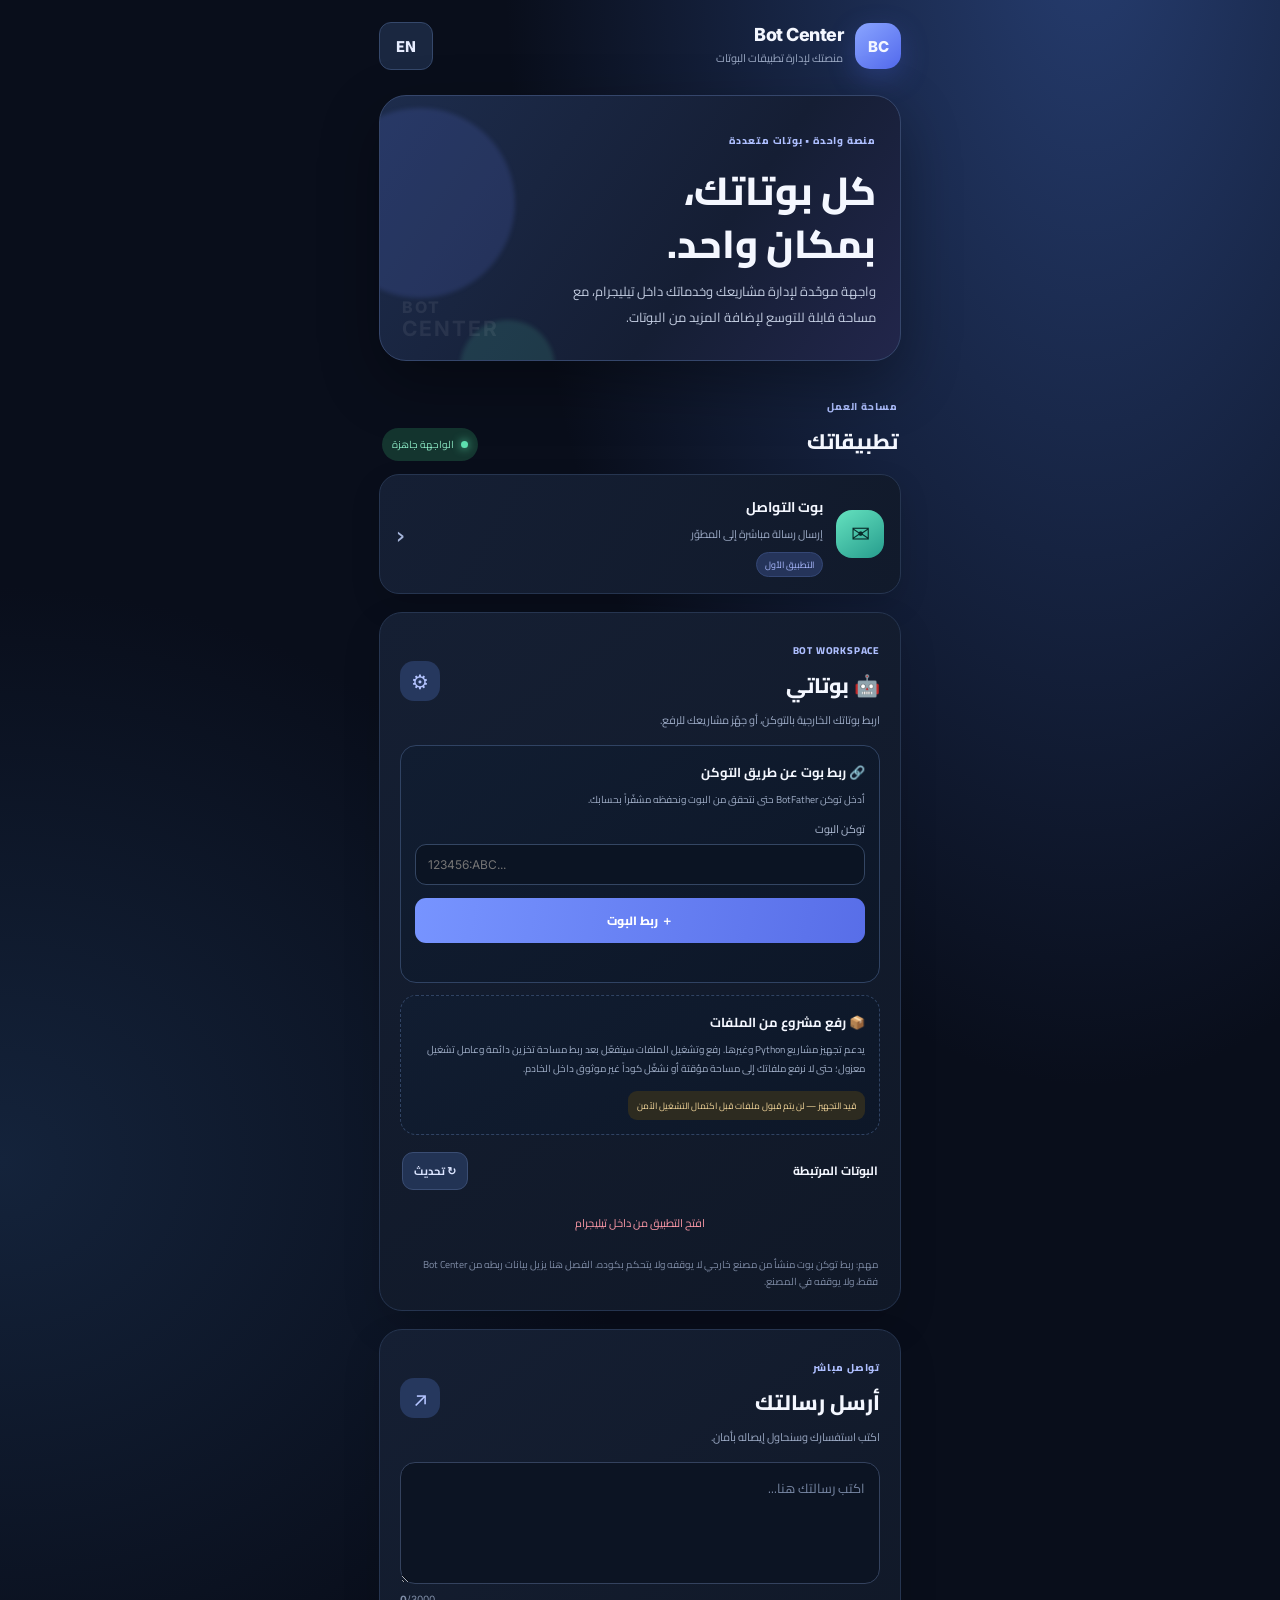
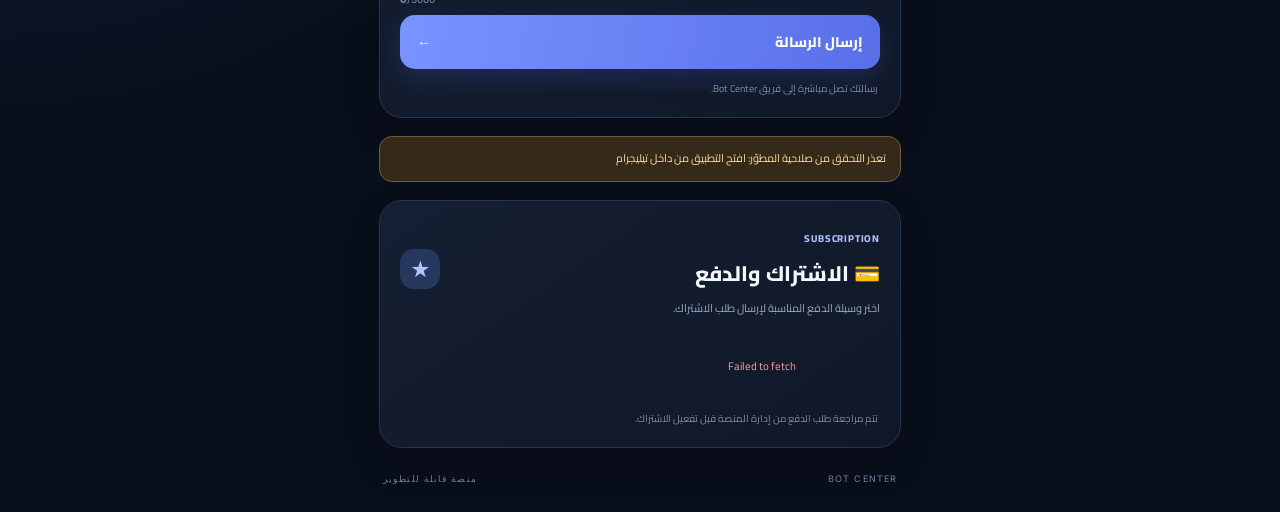
==== index.html @ 3abc0f42 "Refresh bot manager assets" ====
<!doctype html>
<html lang="ar" dir="rtl">
<head>
  <meta charset="utf-8">
  <meta name="viewport" content="width=device-width,initial-scale=1,viewport-fit=cover">
  <meta name="theme-color" content="#0b1020">
  <meta name="description" content="Bot Center - منصة لإدارة تطبيقات البوتات">
  <title>Bot Center</title>
  <link rel="stylesheet" href="./static/style.css?v=botdetails3">
  <script src="https://telegram.org/js/telegram-web-app.js"></script>
</head>
<body>
  <main class="shell">
    <header class="top">
      <a class="brand" href="./" aria-label="Bot Center">
        <span class="logo">BC</span>
        <span class="brand-copy"><b>Bot Center</b><small data-ar="منصتك لإدارة تطبيقات البوتات" data-en="Your bot management platform">منصتك لإدارة تطبيقات البوتات</small></span>
      </a>
      <button class="lang" id="langBtn" type="button">EN</button>
    </header>

    <section class="hero">
      <div class="hero-content">
        <span class="eyebrow" data-ar="منصة واحدة • بوتات متعددة" data-en="ONE PLATFORM • MANY BOTS">منصة واحدة • بوتات متعددة</span>
        <h1 data-ar="كل بوتاتك،<br>بمكان واحد." data-en="All your bots,<br>in one place.">كل بوتاتك،<br>بمكان واحد.</h1>
        <p data-ar="واجهة موحّدة لإدارة مشاريعك وخدماتك داخل تيليجرام، مع مساحة قابلة للتوسع لإضافة المزيد من البوتات." data-en="A unified home for your Telegram projects and services, designed to grow as you add more bots.">واجهة موحّدة لإدارة مشاريعك وخدماتك داخل تيليجرام، مع مساحة قابلة للتوسع لإضافة المزيد من البوتات.</p>
      </div>
      <div class="hero-orb orb-one"></div><div class="hero-orb orb-two"></div>
      <div class="hero-mark">BOT<br><strong>CENTER</strong></div>
    </section>

    <section class="section-head">
      <div><span class="kicker" data-ar="مساحة العمل" data-en="WORKSPACE">مساحة العمل</span><h2 data-ar="تطبيقاتك" data-en="Your apps">تطبيقاتك</h2></div>
      <span class="live"><i></i><span data-ar="الواجهة جاهزة" data-en="INTERFACE READY">الواجهة جاهزة</span></span>
    </section>

    <article class="app-card">
      <div class="app-icon">✉</div>
      <div class="app-info"><b data-ar="بوت التواصل" data-en="Contact Bot">بوت التواصل</b><small data-ar="إرسال رسالة مباشرة إلى المطوّر" data-en="Send a message directly to the developer">إرسال رسالة مباشرة إلى المطوّر</small><span class="app-tag" data-ar="التطبيق الأول" data-en="FIRST APP">التطبيق الأول</span></div>
      <span class="arrow" aria-hidden="true">‹</span>
    </article>

    <section class="contact bot-manager" id="botManager">
      <div class="contact-title"><div><span class="kicker">BOT WORKSPACE</span><h2>🤖 بوتاتي</h2><p>اربط بوتاتك الخارجية بالتوكن، أو جهّز مشاريعك للرفع.</p></div><div class="bubble">⚙</div></div>
      <div class="bot-mode-card">
        <h3>🔗 ربط بوت عن طريق التوكن</h3>
        <p>أدخل توكن BotFather حتى نتحقق من البوت ونحفظه مشفّراً بحسابك.</p>
        <label class="bot-token-label" for="botToken">توكن البوت</label>
        <input id="botToken" type="password" autocomplete="off" placeholder="123456:ABC..." maxlength="256">
        <button class="admin-action" id="addBotBtn" type="button">＋ ربط البوت</button>
        <p class="bot-feedback" id="botStatus" role="status"></p>
      </div>
      <div class="bot-mode-card file-mode-card">
        <h3>📦 رفع مشروع من الملفات</h3>
        <p>يدعم تجهيز مشاريع Python وغيرها. رفع وتشغيل الملفات سيتفعّل بعد ربط مساحة تخزين دائمة وعامل تشغيل معزول؛ حتى لا نرفع ملفاتك إلى مساحة مؤقتة أو نشغّل كوداً غير موثوق داخل الخادم.</p>
        <span class="bot-coming">قيد التجهيز — لن يتم قبول ملفات قبل اكتمال التشغيل الآمن</span>
      </div>
      <div class="bot-list-heading"><b>البوتات المرتبطة</b><button class="text-refresh" id="refreshBots" type="button">↻ تحديث</button></div>
      <div id="myBotsList" class="admin-list"><p class="empty-state">جاري تحميل البوتات...</p></div>
      <p class="backend-note">مهم: ربط توكن بوت منشأ من مصنع خارجي لا يوقفه ولا يتحكم بكوده. الفصل هنا يزيل بيانات ربطه من Bot Center فقط، ولا يوقفه في المصنع.</p>
    </section>

    <section class="contact">
      <div class="contact-title">
        <div><span class="kicker" data-ar="تواصل مباشر" data-en="DIRECT CONTACT">تواصل مباشر</span><h2 data-ar="أرسل رسالتك" data-en="Send a message">أرسل رسالتك</h2><p data-ar="اكتب استفسارك وسنحاول إيصاله بأمان." data-en="Write your message and we'll try to deliver it securely.">اكتب استفسارك وسنحاول إيصاله بأمان.</p></div>
        <div class="bubble">↗</div>
      </div>
      <label class="sr-only" for="message" data-ar="نص الرسالة" data-en="Message text">نص الرسالة</label>
      <textarea id="message" maxlength="3000" placeholder="اكتب رسالتك هنا..." aria-describedby="count status"></textarea>
      <div class="form-meta"><span id="status" class="status" role="status" aria-live="polite"></span><span class="counter"><b id="count">0</b>/3000</span></div>
      <button class="send" id="sendBtn" type="button"><span data-ar="إرسال الرسالة" data-en="Send message">إرسال الرسالة</span><b>←</b></button>
      <p class="backend-note" data-ar="رسالتك تصل مباشرة إلى فريق Bot Center." data-en="Your message is delivered directly to the Bot Center team.">رسالتك تصل مباشرة إلى فريق Bot Center.</p>
    </section>

    <p class="admin-access-status" id="adminAccessStatus" role="status" hidden></p>
    <section class="admin-panel" id="adminPanel" hidden>
      <div class="admin-heading"><div><span class="kicker">PRIVATE WORKSPACE</span><h2>🛡️ لوحة المطوّر</h2><p>إدارة المنصة والمستخدمين والاشتراكات</p></div><button class="refresh-btn" id="refreshAdmin" type="button">↻ تحديث</button></div>
      <div class="stats-grid" id="adminStats"><div class="stat-card"><small>المستخدمون</small><b id="statUsers">—</b></div><div class="stat-card"><small>البوتات</small><b id="statBots">—</b></div><div class="stat-card"><small>طلبات الدفع</small><b id="statPayments">—</b></div><div class="stat-card"><small>المحظورون</small><b id="statBanned">—</b></div></div>
      <div class="admin-block"><div class="admin-block-title"><h3>⚙️ إعداد الاشتراك</h3><span>تحديد الخطة</span></div>
        <label>اسم الخطة<input id="planName" maxlength="80" value="Premium"></label>
        <div class="admin-fields"><label>السعر<input id="planPrice" maxlength="32" value="0" placeholder="مثال: 5000 د.ع"></label><label>المدة بالأيام<input id="planDays" type="number" min="1" max="3650" value="30"></label></div>
        <button class="admin-action" id="savePlan" type="button">حفظ إعدادات الخطة</button><p class="admin-feedback" id="planStatus"></p>
      </div>
      <div class="admin-block"><div class="admin-block-title"><h3>💳 إعداد وسائل الدفع</h3><button class="text-refresh" id="refreshPaymentMethods" type="button">تحديث</button></div>
        <p class="payment-admin-note">فعّل الطرق التي تريد إتاحتها للمستخدمين، واكتب تعليمات الدفع أو رقم الحساب لكل طريقة.</p>
        <div id="paymentMethodsAdmin"><p class="empty-state">جاري تحميل وسائل الدفع...</p></div>
        <button class="admin-action" id="savePaymentMethods" type="button">حفظ وسائل الدفع</button>
        <p class="admin-feedback" id="paymentMethodsStatus"></p>
      </div>
      <div class="admin-block"><div class="admin-block-title"><h3>💳 طلبات الاشتراك</h3><button class="text-refresh" id="refreshPayments" type="button">تحديث</button></div><div id="paymentsList" class="admin-list"><p class="empty-state">جاري التحميل...</p></div></div>
      <div class="admin-block"><div class="admin-block-title"><h3>👥 المستخدمون</h3><button class="text-refresh" id="refreshUsers" type="button">تحديث</button></div><div id="usersList" class="admin-list"><p class="empty-state">جاري التحميل...</p></div></div>
      <p class="admin-security">🔒 هذه اللوحة تظهر لحساب المطوّر المصرّح به فقط.</p>
    </section>
    <section class="contact payment-user-section">
      <div class="contact-title"><div><span class="kicker">SUBSCRIPTION</span><h2>💳 الاشتراك والدفع</h2><p>اختر وسيلة الدفع المناسبة لإرسال طلب الاشتراك.</p></div><div class="bubble">★</div></div>
      <div id="publicPaymentMethods" class="payment-grid"><p class="empty-state">جاري تحميل وسائل الدفع...</p></div>
      <p class="backend-note" id="paymentUserNote">تتم مراجعة طلب الدفع من إدارة المنصة قبل تفعيل الاشتراك.</p>
    </section>

    <footer><span>BOT CENTER</span><span data-ar="منصة قابلة للتطوير" data-en="BUILT TO SCALE">منصة قابلة للتطوير</span></footer>
  </main>
  <script>window.BOT_CENTER_API_URL = "https://bot-center-v2.vercel.app/api/message";</script>
  <script src="./static/app.js?v=botdetails3"></script>
</body>
</html>
---- static/style.css ----
@import url('https://fonts.googleapis.com/css2?family=Inter:wght@400;500;600;700;800&family=Cairo:wght@400;500;600;700;800&display=swap');
:root{color-scheme:dark;--bg:#090e1b;--panel:#111a2c;--panel2:#17233a;--text:#f4f7ff;--muted:#9ba9c4;--blue:#7794ff;--line:#263550;--green:#5ee0b0}
*{box-sizing:border-box}
html{min-height:100%;background:var(--bg)}
body{margin:0;min-height:100vh;background:radial-gradient(ellipse at 85% -5%,#263d70 0,transparent 38%),radial-gradient(ellipse at 0% 55%,#14233b 0,transparent 35%),var(--bg);color:var(--text);font-family:Cairo,Inter,sans-serif}
button,textarea{font:inherit}
button{cursor:pointer}
.shell{width:min(100%,560px);margin:auto;padding:calc(20px + env(safe-area-inset-top)) 19px calc(28px + env(safe-area-inset-bottom))}
.top{display:flex;align-items:center;justify-content:space-between;margin:2px 0 25px}
.brand{display:flex;align-items:center;gap:12px;color:inherit;text-decoration:none}
.logo{width:46px;height:46px;border-radius:15px;background:linear-gradient(140deg,#8aa5ff,#5269ed);display:grid;place-items:center;font:800 15px Inter;box-shadow:0 9px 28px #536df044}
.brand-copy b{display:block;font:800 18px Inter;letter-spacing:-.5px}
.brand-copy small{display:block;color:var(--muted);font-size:11px;margin-top:3px}
.lang{background:#1a2740;color:#e7edff;border:1px solid #35486b;border-radius:12px;padding:8px 14px;font-weight:800;min-width:54px}
.hero{position:relative;isolation:isolate;overflow:hidden;border:1px solid #35466b;border-radius:27px;padding:27px 24px 30px;background:linear-gradient(125deg,#1d2c4c,#151e34 62%,#22264b);box-shadow:0 22px 60px #0005}
.hero-content{position:relative;z-index:2}
.eyebrow,.kicker{font-size:10px;color:#aebfff;letter-spacing:.8px;font-weight:800}
.hero h1{font-size:clamp(31px,8vw,39px);line-height:1.35;margin:12px 0 9px;font-weight:800;position:relative}
.hero p{font-size:13px;line-height:1.95;color:#c2cce0;max-width:315px;margin:0}
.hero-orb{position:absolute;border-radius:50%;filter:blur(2px);z-index:0;pointer-events:none}
.orb-one{width:190px;height:190px;background:#6d86ff26;left:-55px;top:12px}
.orb-two{width:95px;height:95px;background:#5edeb022;left:80px;bottom:-55px}
.hero-mark{position:absolute;left:22px;bottom:20px;color:#ffffff12;font:800 16px/1.1 Inter;letter-spacing:2px;text-align:left;z-index:1}
.hero-mark strong{font-size:21px}
.section-head{display:flex;justify-content:space-between;align-items:end;margin:28px 3px 13px}
.section-head h2,.contact h2{font-size:21px;margin:3px 0 0;font-weight:800}
.live{display:flex;align-items:center;gap:7px;font-size:10px;color:#8ce9c4;background:#14352f;padding:7px 10px;border-radius:20px}
.live i{width:7px;height:7px;background:var(--green);border-radius:50%;box-shadow:0 0 10px #5ee0b0}
.app-card{display:flex;align-items:center;gap:13px;padding:16px;background:linear-gradient(120deg,#151f34,#111a2b);border:1px solid var(--line);border-radius:20px;box-shadow:0 12px 30px #0002}
.app-icon{width:48px;height:48px;flex:none;border-radius:16px;background:linear-gradient(145deg,#65e2bf,#269c8d);display:grid;place-items:center;font-size:23px;color:#092d2b}
.app-info{flex:1;min-width:0}
.app-info b{font-size:14px}
.app-info small{display:block;color:var(--muted);font-size:11px;margin-top:3px}
.app-tag{display:inline-block;margin-top:8px;color:#aabaff;background:#25345a;border:1px solid #344775;border-radius:20px;padding:3px 8px;font-size:9px}
.arrow{font-size:29px;color:#a5b4d9}
.contact{margin-top:18px;padding:20px;border:1px solid var(--line);border-radius:23px;background:linear-gradient(145deg,#151f33,#101827);box-shadow:0 16px 38px #0002}
.contact-title{display:flex;justify-content:space-between;align-items:center;margin-bottom:15px}
.contact-title p{color:var(--muted);font-size:11px;margin:5px 0 0}
.bubble{width:40px;height:40px;flex:none;border-radius:14px;background:#26385e;color:#b4c4ff;display:grid;place-items:center;font-size:20px}
textarea{display:block;width:100%;min-height:122px;resize:vertical;border:1px solid #34425e;background:#0c1423;border-radius:15px;padding:14px;color:var(--text);font:13px/1.8 Cairo,Inter,sans-serif;outline:none;transition:border-color .2s,box-shadow .2s}
textarea:focus{border-color:#7893ff;box-shadow:0 0 0 3px #7893ff20}
textarea::placeholder{color:#7786a3}
.form-meta{display:flex;align-items:center;justify-content:space-between;gap:10px;min-height:31px}
.counter{color:#8290aa;font:10px Inter;white-space:nowrap}
.status{font-size:11px;color:#83e4bd}
.status.error{color:#ff9aa8}
.send{width:100%;border:0;border-radius:15px;padding:14px 17px;background:linear-gradient(100deg,#7894ff,#596fe9);color:white;font:800 14px Cairo;display:flex;justify-content:space-between;align-items:center;box-shadow:0 9px 24px #526ee933;transition:transform .15s,opacity .15s}
.send:active{transform:scale(.99)}
.send:disabled{opacity:.55;cursor:wait}
.backend-note{color:#7e8ba5;font-size:10px;line-height:1.7;margin:11px 2px 0}
footer{display:flex;justify-content:space-between;gap:10px;color:#71809d;font:9px Inter;letter-spacing:1.1px;margin:25px 4px 0}
body.en{direction:ltr;font-family:Inter,Cairo,sans-serif}
body.en .hero h1{font-family:Inter}
body.en textarea{font-family:Inter,Cairo,sans-serif}
body.en .arrow{transform:rotate(180deg)}
body.en .hero-mark{text-align:left}
.sr-only{position:absolute;width:1px;height:1px;padding:0;margin:-1px;overflow:hidden;clip:rect(0,0,0,0);white-space:nowrap;border:0}
@media(max-width:360px){.shell{padding-left:14px;padding-right:14px}.hero{padding:23px 19px}.hero h1{font-size:30px}.contact{padding:16px}}

.admin-panel{margin-top:22px;padding:18px;border:1px solid #394b70;border-radius:23px;background:linear-gradient(145deg,#17243c,#101827);box-shadow:0 18px 40px #0003}
.admin-panel[hidden]{display:none}
.admin-heading,.admin-block-title{display:flex;align-items:center;justify-content:space-between;gap:12px}
.admin-heading h2{font-size:21px;margin:4px 0}.admin-heading p,.admin-block-title span{font-size:10px;color:var(--muted);margin:3px 0}
.refresh-btn,.text-refresh{border:1px solid #3a4d73;background:#223354;color:#dce5ff;border-radius:11px;padding:8px 11px;font:700 11px Cairo}
.stats-grid{display:grid;grid-template-columns:repeat(2,minmax(0,1fr));gap:9px;margin:16px 0}
.stat-card{padding:13px;border:1px solid #2b3d5d;border-radius:15px;background:#111d31}
.stat-card small{display:block;color:#9cacc8;font-size:10px}.stat-card b{display:block;font:800 25px Inter;margin-top:7px;color:#c3d0ff}
.admin-block{margin-top:13px;padding:15px;border:1px solid #2b3d5d;border-radius:17px;background:#111a2b}
.admin-block h3{font-size:14px;margin:0}
.admin-block label{display:block;font-size:11px;color:#aebbd3;margin-top:12px}
.admin-block input{display:block;width:100%;margin-top:5px;padding:11px 12px;border:1px solid #344663;border-radius:11px;background:#0b1423;color:white;font:13px Cairo;outline:none}
.admin-fields{display:grid;grid-template-columns:1fr 1fr;gap:10px}
.admin-action{width:100%;margin-top:13px;padding:11px;border:0;border-radius:11px;background:linear-gradient(100deg,#7794ff,#586ee8);color:white;font:800 12px Cairo}
.admin-feedback{font-size:11px;color:#7fe0b7;margin:8px 0 0}
.admin-list{margin-top:10px}.admin-row{display:flex;align-items:center;justify-content:space-between;gap:10px;padding:11px 0;border-bottom:1px solid #263650}
.admin-row:last-child{border-bottom:0}.row-main{min-width:0;flex:1}.row-main b{display:block;font-size:11px;overflow-wrap:anywhere}.row-main small{display:block;color:#94a4c0;font-size:9px;margin-top:4px;overflow-wrap:anywhere}
.row-actions{display:flex;gap:5px;flex:none}.mini-action{border:1px solid #75434e;background:#422530;color:#ffb7c1;border-radius:9px;padding:6px 8px;font:700 10px Cairo;white-space:nowrap}
.mini-action.unban,.mini-action.approve{border-color:#286b59;background:#173e35;color:#8ce5c2}.mini-action.reject{border-color:#75434e;background:#422530;color:#ffb7c1}
.empty-state{font-size:11px;color:#9aa9c2;text-align:center;padding:12px 3px}.error-text{color:#ff9aa8}
.admin-security{text-align:center;color:#8796b1;font-size:10px;margin:15px 0 0}

.admin-access-status{margin:18px 0 0;padding:12px 14px;border:1px solid #785b36;border-radius:13px;background:#352919;color:#ffdda4;font-size:11px;line-height:1.8}
.admin-access-status[hidden]{display:none}


.payment-admin-note{color:#9ba9c4;font-size:10px;line-height:1.8;margin:9px 0}
.payment-method-editor{padding:12px 0;border-bottom:1px solid #293a57}
.payment-method-editor:last-child{border-bottom:0}
.payment-method-top{display:flex;align-items:center;justify-content:space-between;gap:12px}
.payment-method-top>b{font-size:12px}
.switch-label{display:flex!important;align-items:center;gap:7px;margin:0!important;white-space:nowrap}
.switch-label input{width:17px!important;height:17px;margin:0!important;accent-color:#7894ff}
.payment-method-editor textarea{display:block;width:100%;margin-top:6px;min-height:75px;padding:10px;border:1px solid #344663;border-radius:11px;background:#0b1423;color:white;font:12px/1.7 Cairo;resize:vertical}
.payment-method-editor>label{display:block;margin-top:10px;color:#aebbd3;font-size:10px}
.payment-grid{display:grid;grid-template-columns:1fr 1fr;gap:9px}
.public-payment-button{display:flex;flex-direction:column;align-items:flex-start;gap:5px;padding:13px;border:1px solid #35496e;border-radius:14px;background:linear-gradient(145deg,#1a2945,#121d31);color:#f4f7ff;text-align:right;font:700 12px Cairo}
.public-payment-button small{font-size:9px;color:#9ba9c4;font-weight:500}
.public-payment-button:disabled{opacity:.55}
.payment-user-section{margin-top:18px}
\n
.bot-manager{margin-top:18px}
.bot-mode-card{padding:14px;margin-top:12px;border:1px solid #304363;border-radius:16px;background:linear-gradient(145deg,#111d31,#0d1728)}
.bot-mode-card h3{font-size:13px;margin:0 0 6px}
.bot-mode-card p{font-size:10px;line-height:1.9;color:#9eacc5;margin:0 0 10px}
.bot-token-label{display:block;color:#aebbd3;font-size:11px;margin:8px 0 5px}
.bot-mode-card input{display:block;width:100%;padding:12px;border:1px solid #344663;border-radius:11px;background:#0b1423;color:white;font:12px Inter,sans-serif;direction:ltr;text-align:left;outline:none}
.bot-mode-card input:focus{border-color:#7893ff;box-shadow:0 0 0 3px #7893ff20}
.bot-feedback{min-height:17px;color:#83e4bd!important;margin:8px 0 0!important}
.bot-feedback.error{color:#ff9aa8!important}
.file-mode-card{border-style:dashed}
.bot-coming{display:inline-block;padding:6px 9px;border-radius:9px;background:#2d2b20;color:#f3d69a;font-size:9px}
.bot-list-heading{display:flex;justify-content:space-between;align-items:center;margin:17px 2px 5px;font-size:12px}
.bot-state{display:inline-block;color:#f0d28b;background:#3b321e;border:1px solid #69572d;border-radius:8px;padding:4px 7px;font-size:9px;margin-top:5px}
.bot-disconnect{border:1px solid #75434e;background:#422530;color:#ffb7c1;border-radius:9px;padding:7px 9px;font:700 10px Cairo;white-space:nowrap}


.bot-entry{border-bottom:1px solid #263650}
.bot-entry .admin-row{border-bottom:0}
.bot-entry-actions{display:flex;gap:6px;flex:none}
.bot-details-btn{border:1px solid #40577f;background:#243756;color:#dce6ff;border-radius:9px;padding:7px 9px;font:700 10px Cairo;white-space:nowrap}
.bot-details-panel{margin:0 0 12px;padding:13px;border:1px solid #304363;border-radius:13px;background:#0e192b}
.bot-detail-grid{display:grid;grid-template-columns:1fr 1fr;gap:10px}
.bot-detail-grid small{display:block;color:#8798b7;font-size:9px;margin-bottom:3px}
.bot-detail-grid b{font-size:11px;overflow-wrap:anywhere}
.bot-details-panel p{font-size:10px;line-height:1.8;color:#9eacc5;margin:12px 0}
.bot-detail-actions{display:flex;align-items:center;gap:8px;flex-wrap:wrap}
.bot-detail-actions a{color:#9eb3ff;font-size:10px;text-decoration:none;border:1px solid #35496e;border-radius:9px;padding:7px 9px}
.bot-details-panel[hidden]{display:none}

.bot-details-open{display:block;width:100%;margin:8px 0 12px;padding:11px;font-size:12px;border-radius:11px;background:#243756;color:#fff}
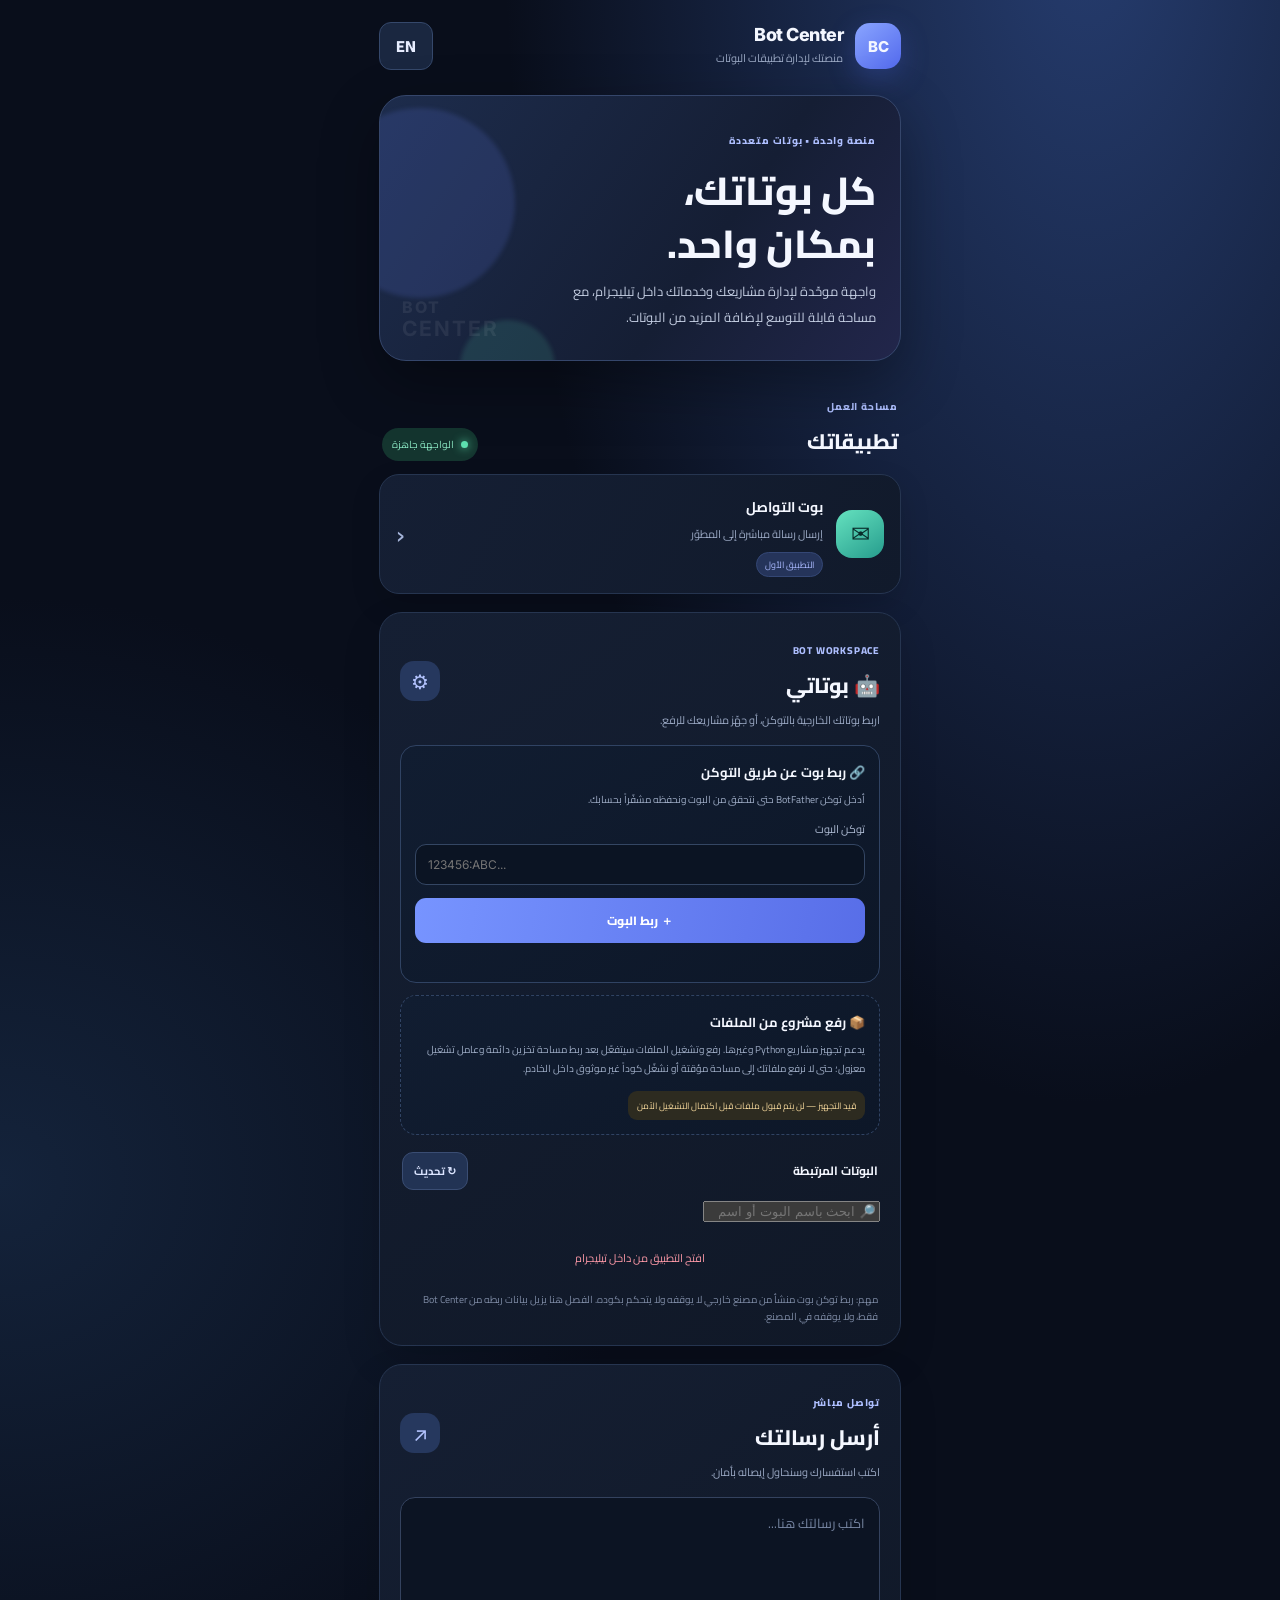
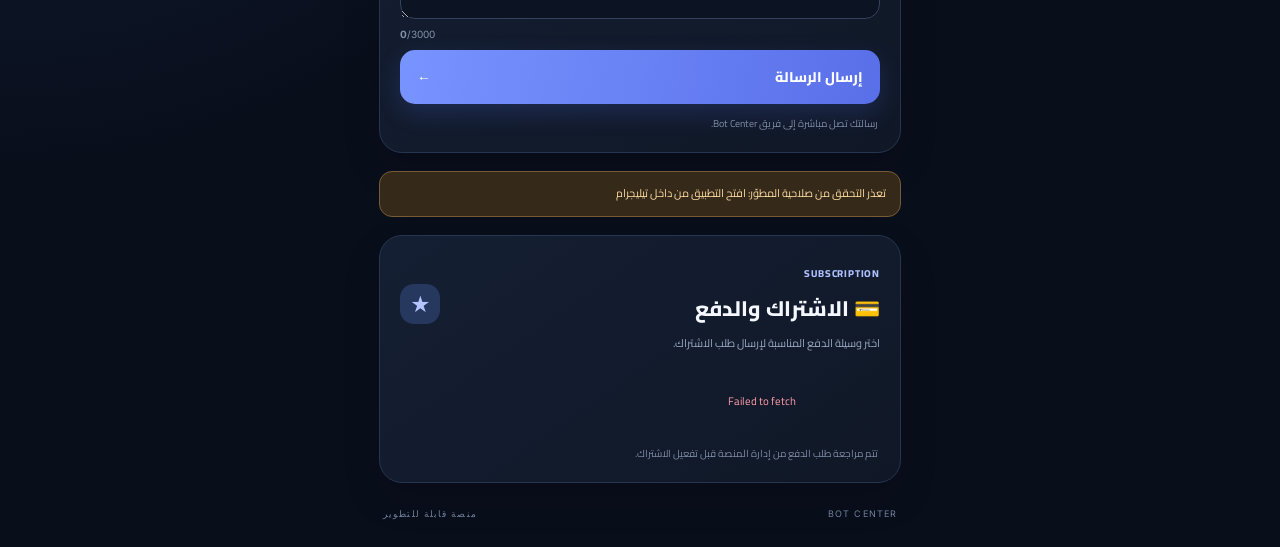
==== commit 8a82ebb0: "Add bot search field" ====
--- a/index.html
+++ b/index.html
@@ -6,7 +6,7 @@
   <meta name="theme-color" content="#0b1020">
   <meta name="description" content="Bot Center - منصة لإدارة تطبيقات البوتات">
   <title>Bot Center</title>
-  <link rel="stylesheet" href="./static/style.css?v=botdetails3">
+  <link rel="stylesheet" href="./static/style.css?v=activity1">
   <script src="https://telegram.org/js/telegram-web-app.js"></script>
 </head>
 <body>
@@ -56,6 +56,7 @@
         <span class="bot-coming">قيد التجهيز — لن يتم قبول ملفات قبل اكتمال التشغيل الآمن</span>
       </div>
       <div class="bot-list-heading"><b>البوتات المرتبطة</b><button class="text-refresh" id="refreshBots" type="button">↻ تحديث</button></div>
+      <input id="botSearch" class="bot-search" type="search" placeholder="🔎 ابحث باسم البوت أو اسم المستخدم..." autocomplete="off" aria-label="البحث عن بوتاتك">
       <div id="myBotsList" class="admin-list"><p class="empty-state">جاري تحميل البوتات...</p></div>
       <p class="backend-note">مهم: ربط توكن بوت منشأ من مصنع خارجي لا يوقفه ولا يتحكم بكوده. الفصل هنا يزيل بيانات ربطه من Bot Center فقط، ولا يوقفه في المصنع.</p>
     </section>
@@ -100,6 +101,6 @@
     <footer><span>BOT CENTER</span><span data-ar="منصة قابلة للتطوير" data-en="BUILT TO SCALE">منصة قابلة للتطوير</span></footer>
   </main>
   <script>window.BOT_CENTER_API_URL = "https://bot-center-v2.vercel.app/api/message";</script>
-  <script src="./static/app.js?v=botdetails3"></script>
+  <script src="./static/app.js?v=activity1"></script>
 </body>
 </html>
--- a/static/style.css
+++ b/static/style.css
@@ -128,3 +128,19 @@
 .bot-details-panel[hidden]{display:none}
 
 .bot-details-open{display:block;width:100%;margin:8px 0 12px;padding:11px;font-size:12px;border-radius:11px;background:#243756;color:#fff}
+
+.bot-settings-form{display:grid;gap:7px;margin-top:14px;padding-top:12px;border-top:1px solid #304363}
+.bot-settings-form label{font-size:11px;color:#aebbd1;font-weight:700}
+.bot-settings-form input,.bot-settings-form textarea{width:100%;box-sizing:border-box;background:#101d31;border:1px solid #344968;border-radius:9px;color:#f1f5ff;padding:10px;font:12px Cairo;outline:none}
+.bot-settings-form textarea{resize:vertical;min-height:75px}
+.bot-save-settings{width:100%;padding:10px;margin-top:4px}
+.bot-save-status{color:#9bd9b0;font-size:10px;min-height:16px}
+
+.bot-activity{margin-top:14px;padding:12px;border:1px solid #304363;border-radius:12px;background:#101d31}
+.bot-activity-heading{font-size:12px;font-weight:800;margin-bottom:10px;color:#dce6ff}
+.bot-activity-list{display:grid;gap:9px}
+.bot-activity-list>small{font-size:10px;color:#9eacc5}
+.bot-activity-item{display:flex;align-items:flex-start;gap:8px}
+.bot-activity-dot{font-size:10px;color:#78a6ff;margin-top:2px}
+.bot-activity-item b{display:block;font-size:10px;color:#e4ebfa}
+.bot-activity-item small{display:block;font-size:9px;line-height:1.7;color:#94a4c0;margin-top:2px}
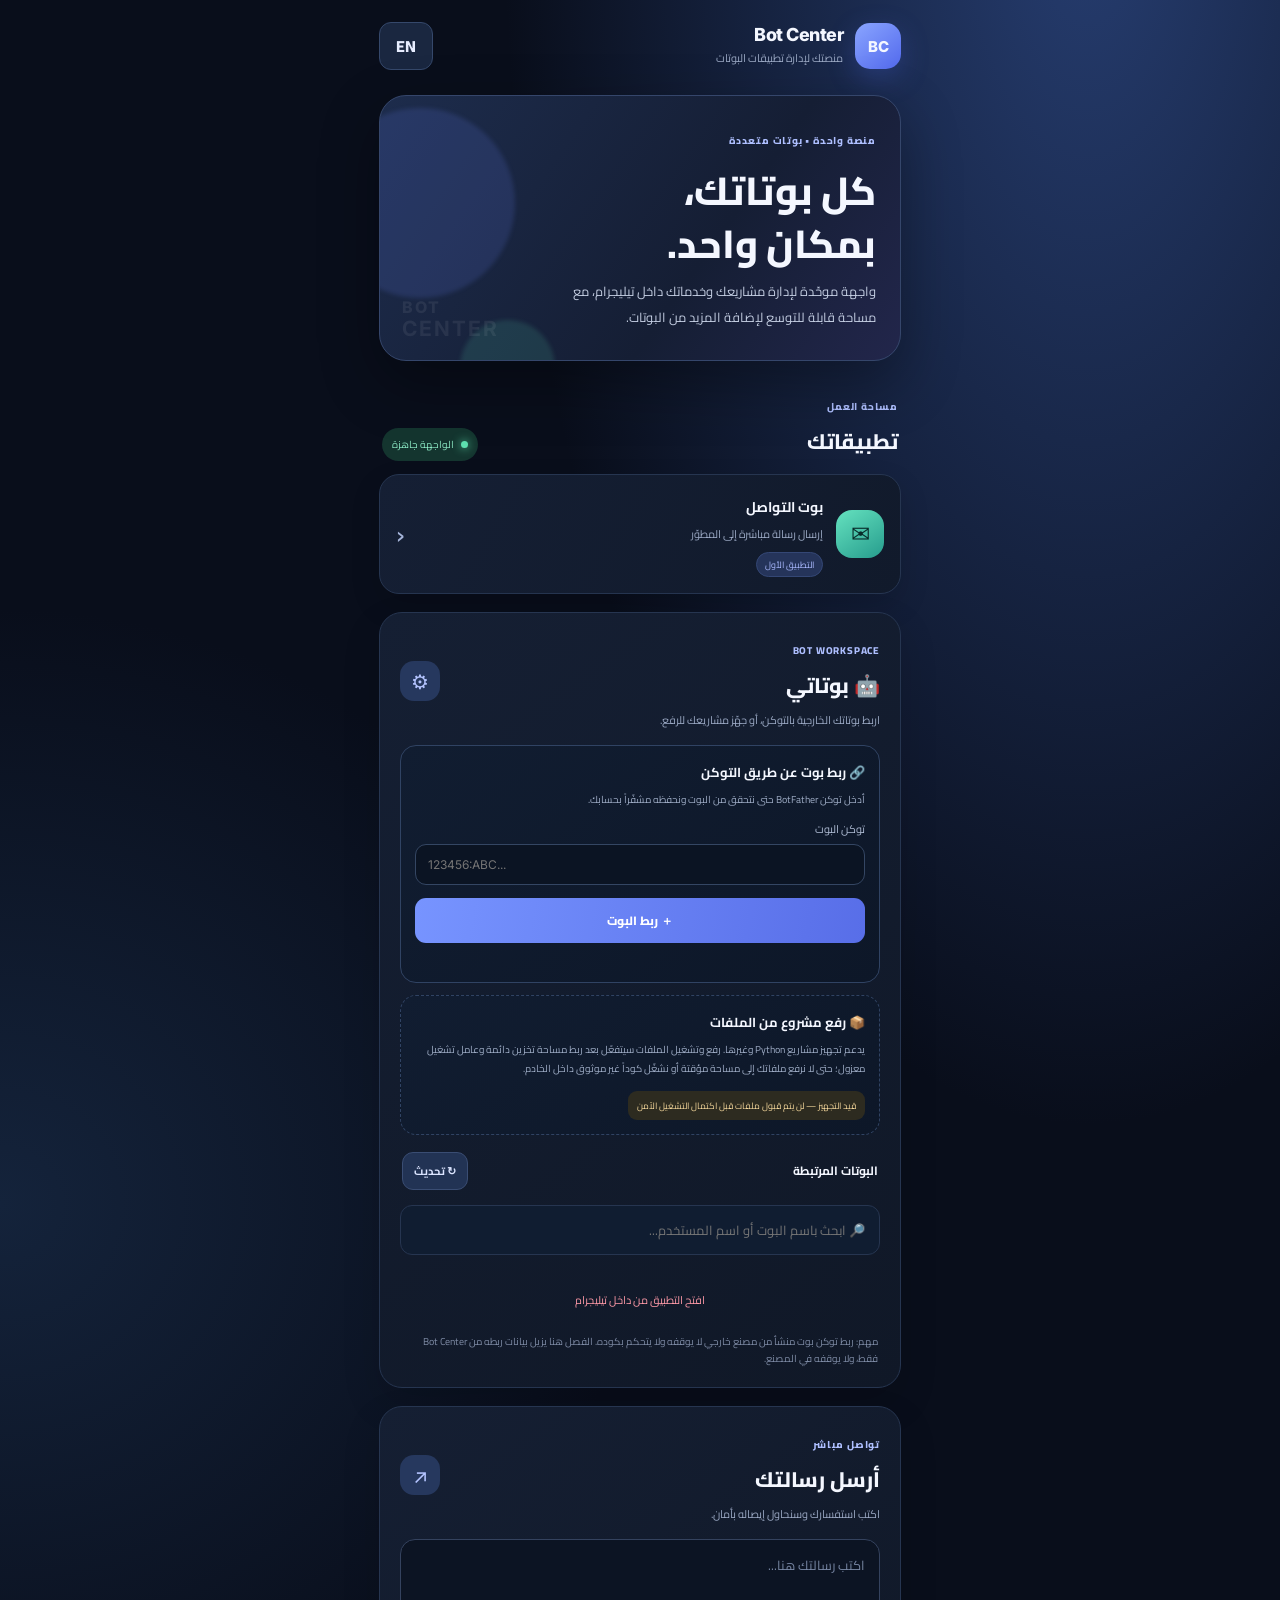
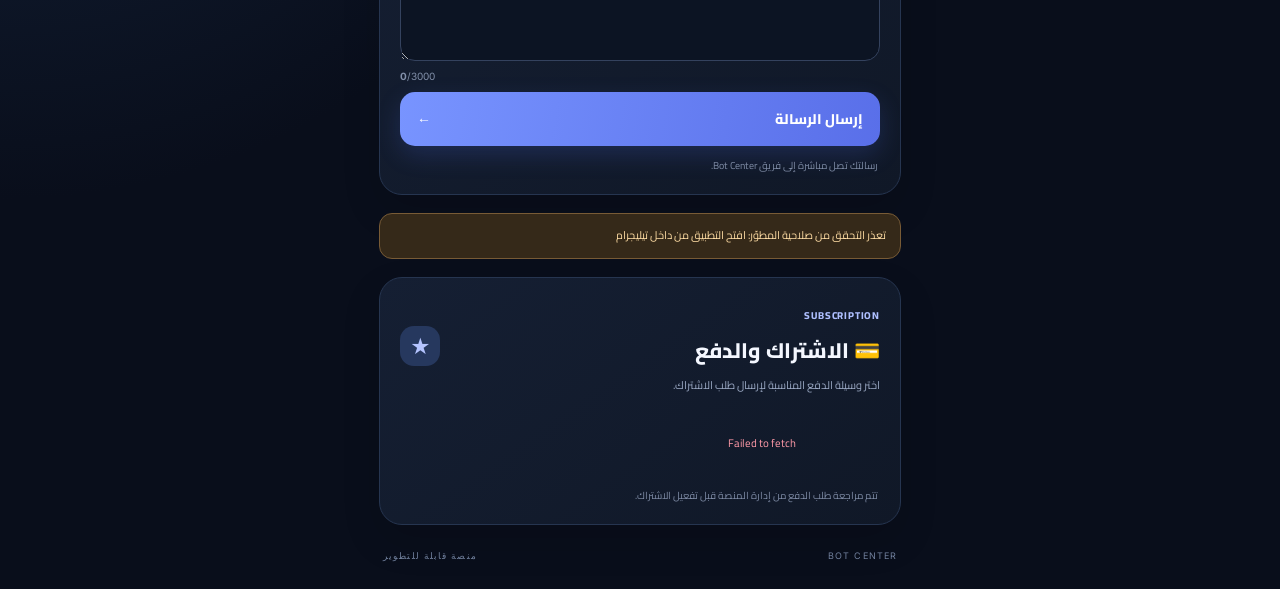
==== commit ab172f39: "Refresh bot search interface assets" ====
--- a/index.html
+++ b/index.html
@@ -6,7 +6,7 @@
   <meta name="theme-color" content="#0b1020">
   <meta name="description" content="Bot Center - منصة لإدارة تطبيقات البوتات">
   <title>Bot Center</title>
-  <link rel="stylesheet" href="./static/style.css?v=activity1">
+  <link rel="stylesheet" href="./static/style.css?v=botsearch1">
   <script src="https://telegram.org/js/telegram-web-app.js"></script>
 </head>
 <body>
@@ -101,6 +101,6 @@
     <footer><span>BOT CENTER</span><span data-ar="منصة قابلة للتطوير" data-en="BUILT TO SCALE">منصة قابلة للتطوير</span></footer>
   </main>
   <script>window.BOT_CENTER_API_URL = "https://bot-center-v2.vercel.app/api/message";</script>
-  <script src="./static/app.js?v=activity1"></script>
+  <script src="./static/app.js?v=botsearch1"></script>
 </body>
 </html>
--- a/static/style.css
+++ b/static/style.css
@@ -144,3 +144,5 @@
 .bot-activity-dot{font-size:10px;color:#78a6ff;margin-top:2px}
 .bot-activity-item b{display:block;font-size:10px;color:#e4ebfa}
 .bot-activity-item small{display:block;font-size:9px;line-height:1.7;color:#94a4c0;margin-top:2px}
+
+.bot-search{width:100%;box-sizing:border-box;margin:10px 0 12px;padding:12px 14px;border:1px solid var(--line,#304363);border-radius:12px;background:var(--surface,#101d31);color:inherit;font:inherit;font-size:13px;outline:none}.bot-search:focus{border-color:var(--accent,#78a6ff);box-shadow:0 0 0 3px rgba(120,166,255,.12)}
